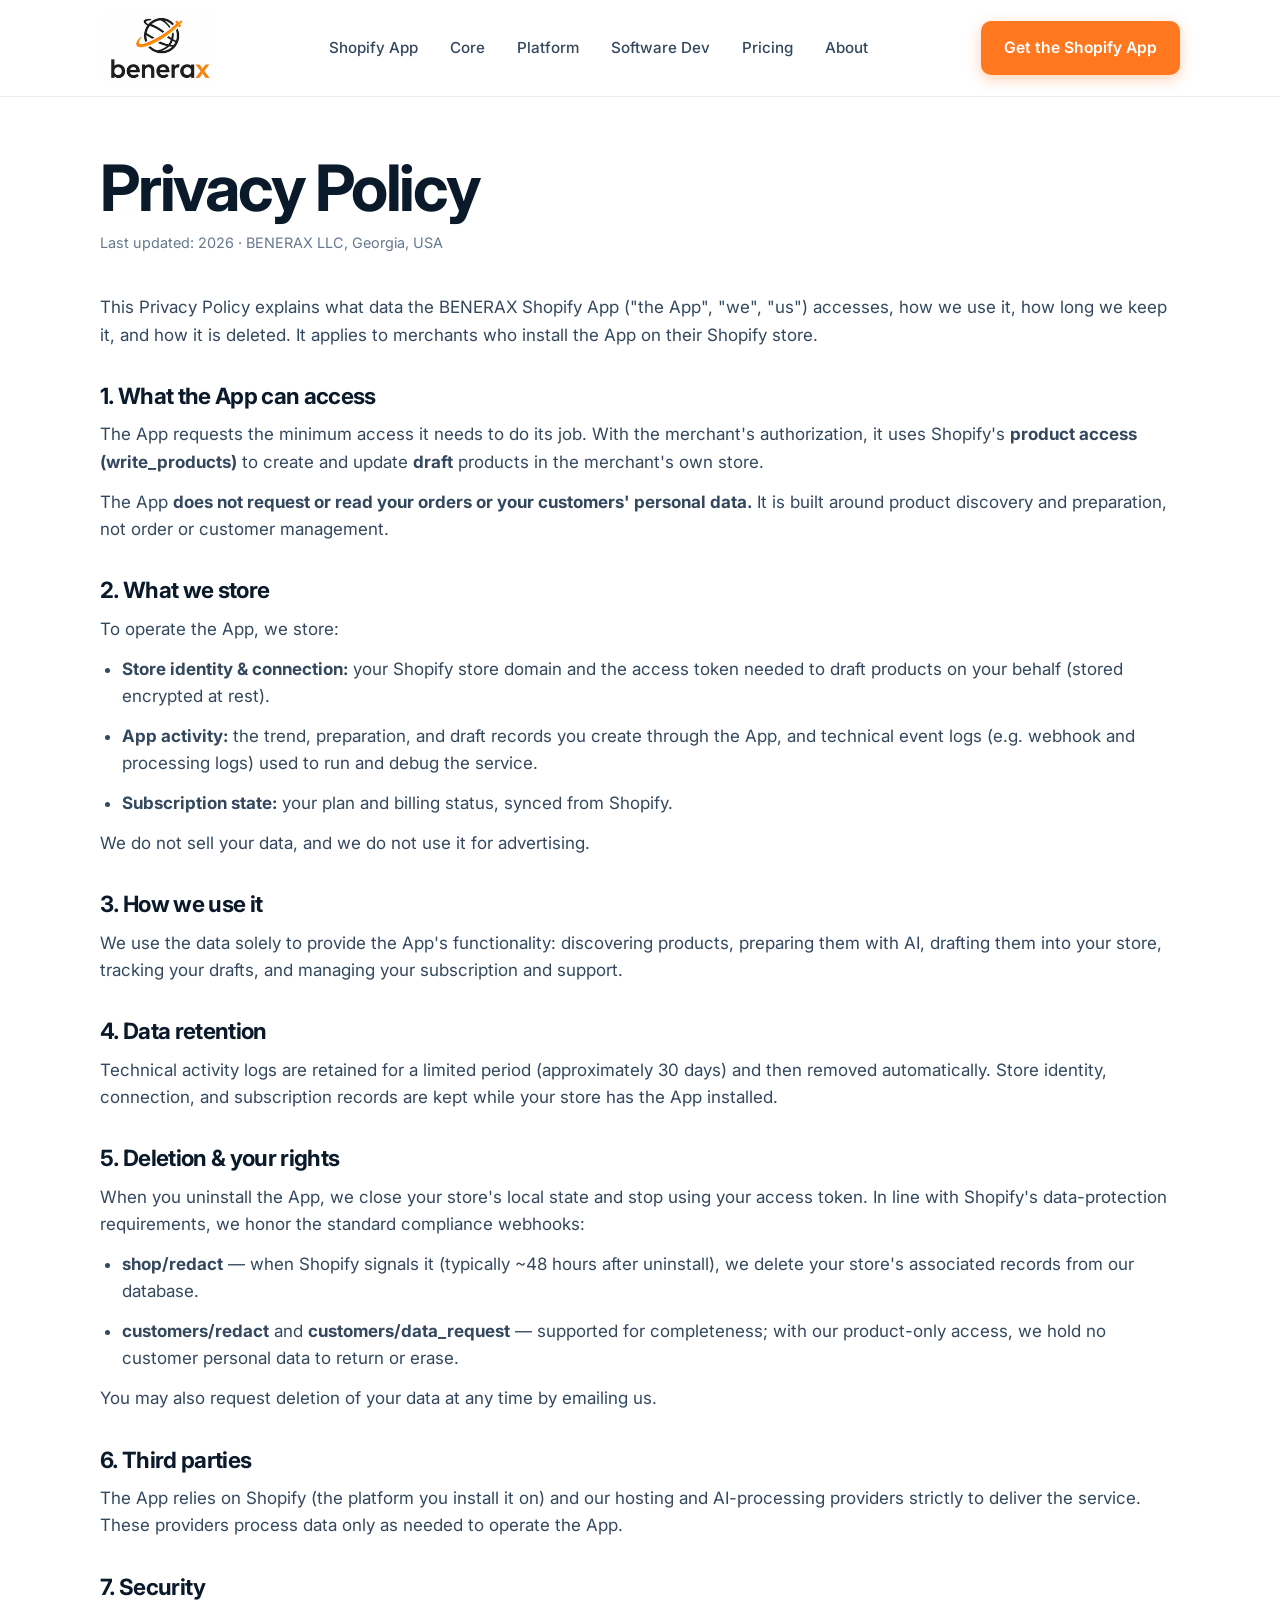
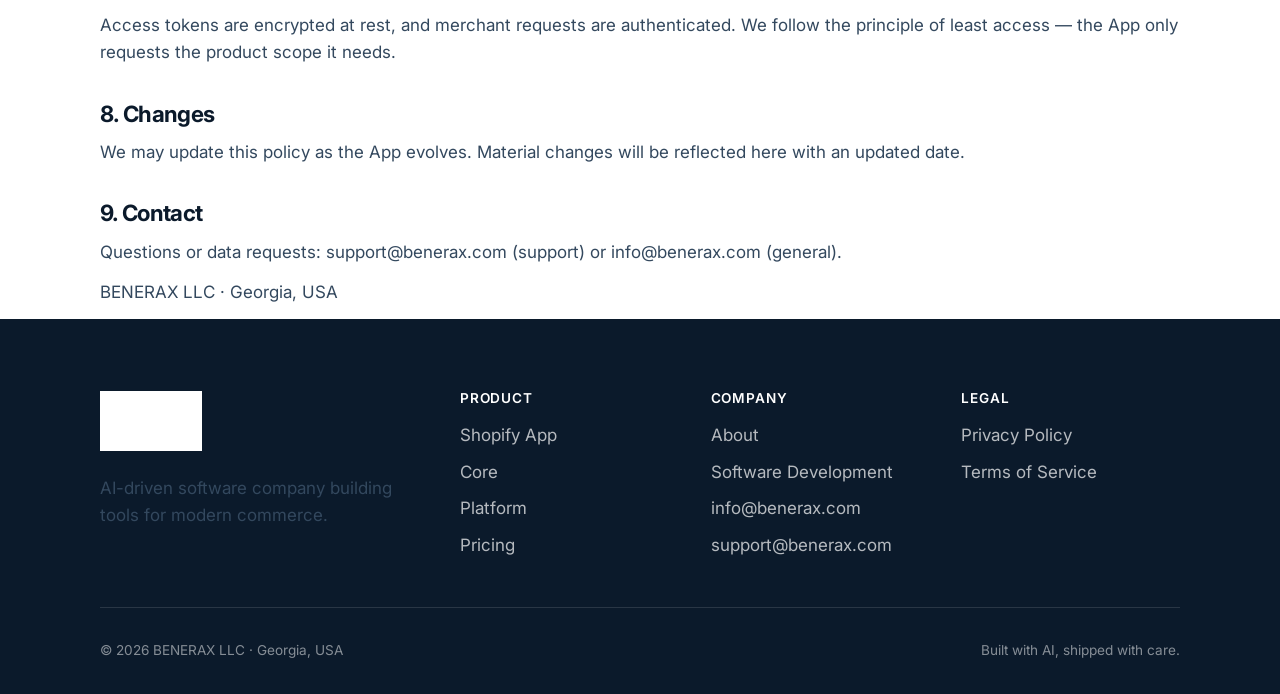
==== pages/privacy.html @ 5dc5d122 "BENERAX corporate website — initial (home + 7 pages, Cloudflare-ready)" ====
<!DOCTYPE html>
<html lang="en">
<head>
<meta charset="UTF-8" />
<meta name="viewport" content="width=device-width, initial-scale=1.0" />
<title>Privacy Policy — BENERAX</title>
<meta name="description" content="BENERAX privacy policy: what data the BENERAX Shopify App accesses, how it is used, retained, and deleted." />
<link rel="preconnect" href="https://fonts.googleapis.com" />
<link rel="preconnect" href="https://fonts.gstatic.com" crossorigin />
<link href="https://fonts.googleapis.com/css2?family=Inter:opsz,wght@14..32,300;14..32,400;14..32,500;14..32,600;14..32,700&display=swap" rel="stylesheet" />
<link rel="stylesheet" href="/assets/styles.css" />
</head>
<body>
<header class="nav">
  <div class="wrap nav-inner">
    <a class="brand" href="/"><img src="/assets/logo.png" alt="BENERAX" /></a>
    <nav class="nav-links" id="navLinks">
      <a href="/pages/shopify-app.html">Shopify App</a>
      <a href="/pages/core.html">Core</a>
      <a href="/pages/platform.html">Platform</a>
      <a href="/pages/software-development.html">Software Dev</a>
      <a href="/#pricing">Pricing</a>
      <a href="/pages/about.html">About</a>
    </nav>
    <div class="nav-cta"><a class="btn btn-primary" href="/pages/shopify-app.html">Get the Shopify App</a></div>
    <button class="nav-toggle" aria-label="Menu" aria-expanded="false">☰</button>
  </div>
</header>

<main class="wrap legal">
  <h1>Privacy Policy</h1>
  <p class="updated">Last updated: 2026 · BENERAX LLC, Georgia, USA</p>

  <p>This Privacy Policy explains what data the BENERAX Shopify App ("the App", "we", "us") accesses, how we use it, how long we keep it, and how it is deleted. It applies to merchants who install the App on their Shopify store.</p>

  <h2>1. What the App can access</h2>
  <p>The App requests the minimum access it needs to do its job. With the merchant's authorization, it uses Shopify's <strong>product access (write_products)</strong> to create and update <strong>draft</strong> products in the merchant's own store.</p>
  <p>The App <strong>does not request or read your orders or your customers' personal data.</strong> It is built around product discovery and preparation, not order or customer management.</p>

  <h2>2. What we store</h2>
  <p>To operate the App, we store:</p>
  <ul>
    <li><strong>Store identity &amp; connection:</strong> your Shopify store domain and the access token needed to draft products on your behalf (stored encrypted at rest).</li>
    <li><strong>App activity:</strong> the trend, preparation, and draft records you create through the App, and technical event logs (e.g. webhook and processing logs) used to run and debug the service.</li>
    <li><strong>Subscription state:</strong> your plan and billing status, synced from Shopify.</li>
  </ul>
  <p>We do not sell your data, and we do not use it for advertising.</p>

  <h2>3. How we use it</h2>
  <p>We use the data solely to provide the App's functionality: discovering products, preparing them with AI, drafting them into your store, tracking your drafts, and managing your subscription and support.</p>

  <h2>4. Data retention</h2>
  <p>Technical activity logs are retained for a limited period (approximately 30 days) and then removed automatically. Store identity, connection, and subscription records are kept while your store has the App installed.</p>

  <h2>5. Deletion &amp; your rights</h2>
  <p>When you uninstall the App, we close your store's local state and stop using your access token. In line with Shopify's data-protection requirements, we honor the standard compliance webhooks:</p>
  <ul>
    <li><strong>shop/redact</strong> — when Shopify signals it (typically ~48 hours after uninstall), we delete your store's associated records from our database.</li>
    <li><strong>customers/redact</strong> and <strong>customers/data_request</strong> — supported for completeness; with our product-only access, we hold no customer personal data to return or erase.</li>
  </ul>
  <p>You may also request deletion of your data at any time by emailing us.</p>

  <h2>6. Third parties</h2>
  <p>The App relies on Shopify (the platform you install it on) and our hosting and AI-processing providers strictly to deliver the service. These providers process data only as needed to operate the App.</p>

  <h2>7. Security</h2>
  <p>Access tokens are encrypted at rest, and merchant requests are authenticated. We follow the principle of least access — the App only requests the product scope it needs.</p>

  <h2>8. Changes</h2>
  <p>We may update this policy as the App evolves. Material changes will be reflected here with an updated date.</p>

  <h2>9. Contact</h2>
  <p>Questions or data requests: <a href="mailto:support@benerax.com">support@benerax.com</a> (support) or <a href="mailto:info@benerax.com">info@benerax.com</a> (general).</p>
  <p>BENERAX LLC · Georgia, USA</p>
</main>

<footer class="footer">
  <div class="wrap">
    <div class="footer-grid">
      <div class="footer-brand"><img src="/assets/logo.png" alt="BENERAX" /><p style="max-width:32ch">AI-driven software company building tools for modern commerce.</p></div>
      <div><h4>Product</h4><ul><li><a href="/pages/shopify-app.html">Shopify App</a></li><li><a href="/pages/core.html">Core</a></li><li><a href="/pages/platform.html">Platform</a></li><li><a href="/#pricing">Pricing</a></li></ul></div>
      <div><h4>Company</h4><ul><li><a href="/pages/about.html">About</a></li><li><a href="/pages/software-development.html">Software Development</a></li><li><a href="mailto:info@benerax.com">info@benerax.com</a></li><li><a href="mailto:support@benerax.com">support@benerax.com</a></li></ul></div>
      <div><h4>Legal</h4><ul><li><a href="/pages/privacy.html">Privacy Policy</a></li><li><a href="/pages/terms.html">Terms of Service</a></li></ul></div>
    </div>
    <div class="footer-bottom"><span>© <span data-year>2026</span> BENERAX LLC · Georgia, USA</span><span>Built with AI, shipped with care.</span></div>
  </div>
</footer>
<script src="/assets/site.js"></script>
</body>
</html>
---- assets/styles.css ----
/* ============================================================================
   BENERAX — corporate site design system
   Light theme · navy ink · orange accent (logo-aligned) · Inter · premium craft.
   No frameworks. Hand-built. Aligned with messaging spine v1.
   ========================================================================== */

:root {
  /* Brand — from the BENERAX logo (orange accent, near-black ink). */
  --orange:      #FF7820;
  --orange-deep: #E2620E;
  --orange-soft: #FFF1E6;

  /* Ink / navy scale (text + structure). */
  --ink:    #0B1A2B;   /* headings */
  --ink-2:  #33485E;   /* body */
  --ink-3:  #65788C;   /* muted */
  --line:   #E7ECF1;   /* hairlines */

  /* Surfaces. */
  --bg:      #FFFFFF;
  --bg-soft: #F7F9FB;  /* alternating sections */
  --bg-navy: #0B1A2B;  /* rare dark band (footer / CTA) */

  /* Type. */
  --sans: 'Inter', -apple-system, BlinkMacSystemFont, 'Segoe UI', sans-serif;

  /* Rhythm. */
  --maxw: 1160px;
  --pad: clamp(20px, 5vw, 40px);
  --radius: 14px;
  --shadow-sm: 0 1px 2px rgba(11,26,43,.06), 0 1px 3px rgba(11,26,43,.08);
  --shadow-md: 0 8px 24px rgba(11,26,43,.08);
  --shadow-lg: 0 24px 60px rgba(11,26,43,.12);
  --ease: cubic-bezier(.2,.7,.2,1);
}

* { box-sizing: border-box; margin: 0; padding: 0; }
html { scroll-behavior: smooth; -webkit-text-size-adjust: 100%; }

body {
  font-family: var(--sans);
  color: var(--ink-2);
  background: var(--bg);
  line-height: 1.6;
  font-size: 17px;
  -webkit-font-smoothing: antialiased;
  text-rendering: optimizeLegibility;
}

/* ---- Typography (weight-driven hierarchy, generous line-height) ---- */
h1, h2, h3, h4 { color: var(--ink); line-height: 1.1; letter-spacing: -0.02em; font-weight: 700; }
h1 { font-size: clamp(2.4rem, 5.5vw, 4rem); letter-spacing: -0.035em; }
h2 { font-size: clamp(1.9rem, 4vw, 2.8rem); letter-spacing: -0.03em; }
h3 { font-size: clamp(1.2rem, 2.2vw, 1.5rem); }
p  { color: var(--ink-2); }
a  { color: inherit; text-decoration: none; }

.lead { font-size: clamp(1.05rem, 2vw, 1.3rem); color: var(--ink-3); line-height: 1.6; }
.eyebrow {
  font-size: .78rem; font-weight: 600; letter-spacing: .12em; text-transform: uppercase;
  color: var(--orange-deep);
}
.accent { color: var(--orange); }

/* ---- Layout ---- */
.wrap { max-width: var(--maxw); margin: 0 auto; padding-left: var(--pad); padding-right: var(--pad); }
section { padding: clamp(64px, 9vw, 120px) 0; }
.section-soft { background: var(--bg-soft); }
.center { text-align: center; }
.measure { max-width: 640px; }
.measure.center { margin-left: auto; margin-right: auto; }

/* ---- Buttons ---- */
.btn {
  display: inline-flex; align-items: center; gap: .5em;
  font-weight: 600; font-size: .98rem; border-radius: 10px;
  padding: .85em 1.4em; cursor: pointer; border: 1px solid transparent;
  transition: transform .15s var(--ease), box-shadow .2s var(--ease), background .2s var(--ease);
}
.btn:hover { transform: translateY(-1px); }
.btn-primary { background: var(--orange); color: #fff; box-shadow: 0 4px 14px rgba(255,120,32,.35); }
.btn-primary:hover { background: var(--orange-deep); box-shadow: 0 6px 20px rgba(255,120,32,.45); }
.btn-ghost { background: transparent; color: var(--ink); border-color: var(--line); }
.btn-ghost:hover { border-color: var(--ink-3); background: var(--bg-soft); }
.btn-lg { padding: 1em 1.7em; font-size: 1.05rem; }

/* ---- Header / nav ---- */
.nav {
  position: sticky; top: 0; z-index: 50;
  background: rgba(255,255,255,.8); backdrop-filter: saturate(180%) blur(12px);
  border-bottom: 1px solid var(--line);
}
.nav-inner { display: flex; align-items: center; justify-content: space-between; height: 96px; }
.brand { display: flex; align-items: center; gap: .55em; font-weight: 800; color: var(--ink); font-size: 1.15rem; letter-spacing: -.02em; }
.brand img { height: 68px; width: auto; display: block; }
.nav-links { display: flex; align-items: center; gap: 2rem; }
.nav-links a { color: var(--ink-2); font-weight: 500; font-size: .95rem; transition: color .15s; }
.nav-links a:hover { color: var(--orange-deep); }
.nav-cta { display: flex; align-items: center; gap: .8rem; }
.nav-toggle { display: none; background: none; border: 0; cursor: pointer; font-size: 1.5rem; color: var(--ink); }

/* ---- Hero ---- */
.hero { padding-top: clamp(56px, 8vw, 96px); position: relative; overflow: hidden; }
.hero::before {
  content: ""; position: absolute; inset: 0; z-index: -1;
  background:
    radial-gradient(60% 50% at 75% 0%, rgba(255,120,32,.10), transparent 70%),
    radial-gradient(50% 40% at 10% 10%, rgba(11,26,43,.04), transparent 70%);
}
.hero h1 { max-width: 14ch; }
.hero .lead { max-width: 52ch; margin-top: 1.2rem; }
.hero-actions { display: flex; gap: .9rem; margin-top: 2rem; flex-wrap: wrap; }
.hero-note { margin-top: 1.1rem; font-size: .9rem; color: var(--ink-3); }

/* ---- Product mockup (CSS placeholder — swap with real screenshots) ---- */
.mock {
  margin-top: clamp(40px, 6vw, 72px);
  border: 1px solid var(--line); border-radius: var(--radius);
  background: #fff; box-shadow: var(--shadow-lg); overflow: hidden;
}
.mock-bar { display: flex; align-items: center; gap: .4rem; padding: .7rem 1rem; border-bottom: 1px solid var(--line); background: var(--bg-soft); }
.mock-dot { width: 11px; height: 11px; border-radius: 50%; background: #D8DEE6; }
.mock-body { padding: clamp(20px, 4vw, 40px); min-height: 280px; display: grid; gap: 14px; }
.mock-row { height: 14px; border-radius: 6px; background: linear-gradient(90deg, var(--bg-soft), #EEF2F6); }
.mock-row.s { width: 40%; } .mock-row.m { width: 70%; } .mock-row.l { width: 90%; }
.mock-pill { display: inline-block; padding: .3em .8em; border-radius: 999px; background: var(--orange-soft); color: var(--orange-deep); font-weight: 600; font-size: .8rem; width: fit-content; }
.mock-cards { display: grid; grid-template-columns: repeat(3,1fr); gap: 12px; margin-top: 6px; }
.mock-card { border: 1px solid var(--line); border-radius: 10px; padding: 14px; display: grid; gap: 8px; }
.mock-thumb { height: 60px; border-radius: 8px; background: linear-gradient(135deg, #EEF2F6, #E2E8EF); }

/* ---- Grid sections ---- */
.grid { display: grid; gap: clamp(20px, 3vw, 28px); }
.grid-3 { grid-template-columns: repeat(3, 1fr); }
.grid-2 { grid-template-columns: repeat(2, 1fr); }
.card {
  background: #fff; border: 1px solid var(--line); border-radius: var(--radius);
  padding: clamp(22px, 3vw, 32px); box-shadow: var(--shadow-sm);
  transition: transform .2s var(--ease), box-shadow .2s var(--ease), border-color .2s;
}
.card:hover { transform: translateY(-3px); box-shadow: var(--shadow-md); border-color: #DCE3EA; }
.card h3 { margin-bottom: .5rem; }
.card .num { font-size: .8rem; font-weight: 700; color: var(--orange); letter-spacing: .1em; }
.card-icon {
  width: 44px; height: 44px; border-radius: 11px; display: grid; place-items: center;
  background: var(--orange-soft); color: var(--orange-deep); margin-bottom: 1rem; font-size: 1.3rem;
}

.section-head { margin-bottom: clamp(36px, 5vw, 56px); }
.section-head h2 { margin-top: .6rem; }
.section-head p { margin-top: .8rem; }

/* ---- Steps ---- */
.steps { counter-reset: step; }
.step { display: flex; gap: 1.2rem; align-items: flex-start; }
.step::before {
  counter-increment: step; content: counter(step);
  flex: 0 0 auto; width: 38px; height: 38px; border-radius: 50%;
  background: var(--ink); color: #fff; display: grid; place-items: center; font-weight: 700;
}

/* ---- Pricing ---- */
.price-grid { display: grid; grid-template-columns: repeat(3, 1fr); gap: clamp(18px, 2.5vw, 26px); align-items: stretch; }
.price-card { text-align: left; position: relative; display: flex; flex-direction: column; }
.price-card.featured { border: 2px solid var(--orange); box-shadow: var(--shadow-md); }
.price-card.soon { opacity: .92; }
.price-tag { position: absolute; top: -12px; right: 18px; font-size: .72rem; font-weight: 700; letter-spacing: .06em; padding: .35em .8em; border-radius: 999px; }
.price-tag.live { background: var(--orange); color: #fff; }
.price-tag.coming { background: var(--ink); color: #fff; }
.price-name { font-weight: 700; color: var(--ink); font-size: 1.1rem; }
.price-amt { font-size: 2.6rem; font-weight: 800; color: var(--ink); letter-spacing: -.03em; margin: .4rem 0 .2rem; }
.price-amt small { font-size: .95rem; font-weight: 500; color: var(--ink-3); }
.price-sub { font-size: .9rem; color: var(--ink-3); min-height: 1.3em; }
.price-list { list-style: none; text-align: left; margin: 1.4rem 0; display: grid; gap: .65rem; flex: 1; }
.price-list li { padding-left: 1.7rem; position: relative; color: var(--ink-2); font-size: .95rem; }
.price-list li::before { content: "✓"; position: absolute; left: 0; color: var(--orange); font-weight: 700; }
.price-card.soon .price-list li::before { color: var(--ink-3); }

/* ---- Badge / vision label ---- */
.badge { display: inline-block; padding: .3em .8em; border-radius: 999px; font-size: .75rem; font-weight: 600; letter-spacing: .04em; }
.badge-live { background: #E7F7EE; color: #1A7F46; }
.badge-soon { background: var(--bg-soft); color: var(--ink-3); border: 1px solid var(--line); }

/* ---- CTA band (navy) ---- */
.cta-band { background: var(--bg-navy); color: #fff; border-radius: var(--radius); padding: clamp(40px, 6vw, 72px); text-align: center; position: relative; overflow: hidden; }
.cta-band::before { content: ""; position: absolute; inset: 0; background: radial-gradient(50% 80% at 80% 0%, rgba(255,120,32,.25), transparent 70%); }
.cta-band h2 { color: #fff; position: relative; }
.cta-band p { color: rgba(255,255,255,.7); position: relative; margin: 1rem auto 2rem; }
.cta-band .btn-ghost { color: #fff; border-color: rgba(255,255,255,.3); }
.cta-band .btn-ghost:hover { background: rgba(255,255,255,.1); }

/* ---- Footer ---- */
.footer { background: var(--bg-navy); color: rgba(255,255,255,.7); padding: clamp(48px,6vw,72px) 0 32px; }
.footer a { color: rgba(255,255,255,.7); transition: color .15s; }
.footer a:hover { color: #fff; }
.footer-grid { display: grid; grid-template-columns: 1.5fr 1fr 1fr 1fr; gap: 2rem; }
.footer-grid h4 { color: #fff; font-size: .85rem; letter-spacing: .06em; text-transform: uppercase; margin-bottom: 1rem; font-weight: 600; }
.footer-grid ul { list-style: none; display: grid; gap: .6rem; }
.footer-brand img { height: 60px; filter: brightness(0) invert(1); margin-bottom: 1rem; }
.footer-bottom { border-top: 1px solid rgba(255,255,255,.12); margin-top: 3rem; padding-top: 2rem; display: flex; justify-content: space-between; gap: 1rem; flex-wrap: wrap; font-size: .85rem; color: rgba(255,255,255,.5); }

/* ---- Reveal-on-scroll (subtle, purposeful motion) ---- */
.reveal { opacity: 0; transform: translateY(16px); transition: opacity .6s var(--ease), transform .6s var(--ease); }
.reveal.in { opacity: 1; transform: none; }
@media (prefers-reduced-motion: reduce) { .reveal { opacity: 1; transform: none; transition: none; } html { scroll-behavior: auto; } }

/* ---- Legal pages ---- */
.legal { padding-top: 56px; }
.legal h1 { margin-bottom: .5rem; }
.legal .updated { color: var(--ink-3); font-size: .9rem; margin-bottom: 2.5rem; }
.legal h2 { font-size: 1.4rem; margin: 2.2rem 0 .8rem; }
.legal p, .legal li { color: var(--ink-2); margin-bottom: .8rem; }
.legal ul { padding-left: 1.4rem; }

/* ---- Responsive ---- */
@media (max-width: 860px) {
  .grid-3, .grid-2, .mock-cards, .price-grid { grid-template-columns: 1fr; }
  .footer-grid { grid-template-columns: 1fr 1fr; }
  .nav-links { display: none; }
  .nav-toggle { display: block; }
  .nav-links.open {
    display: flex; flex-direction: column; position: absolute; top: 96px; left: 0; right: 0;
    background: #fff; border-bottom: 1px solid var(--line); padding: 1.2rem var(--pad); gap: 1rem;
  }
}
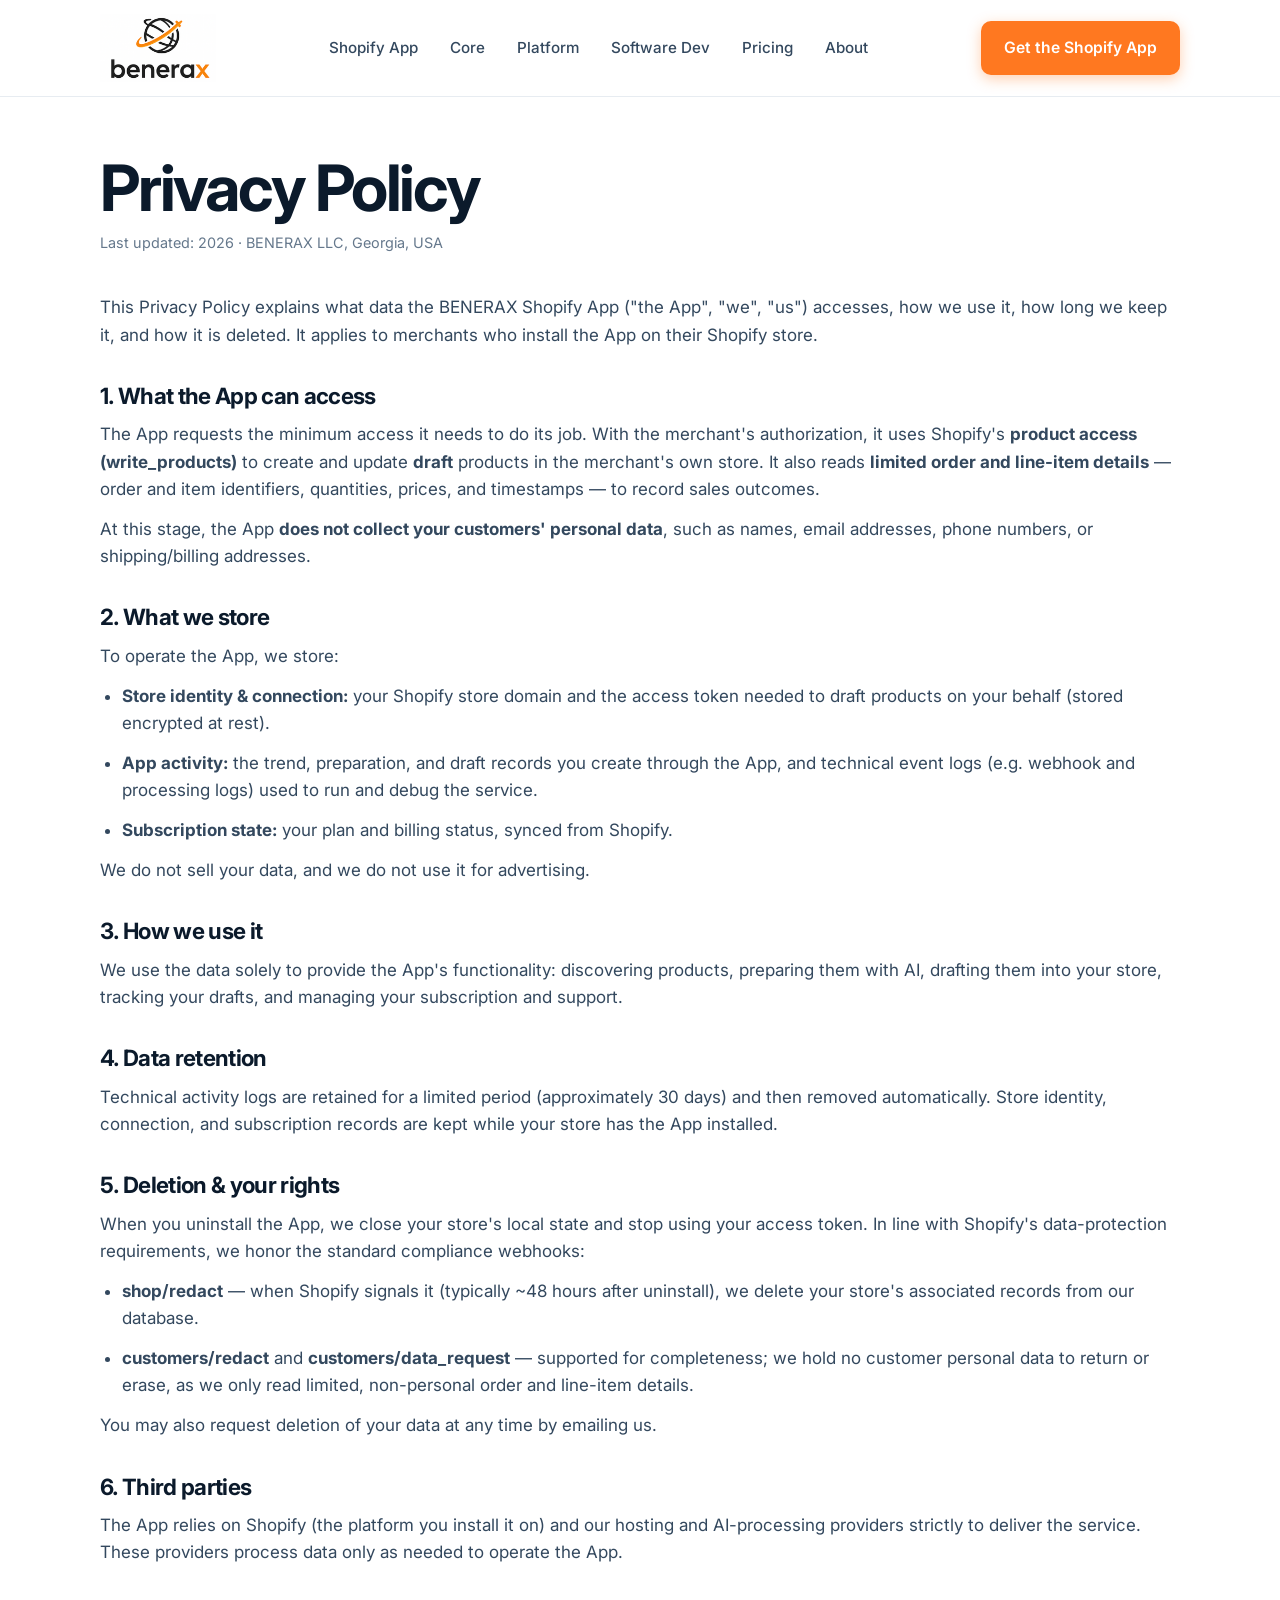
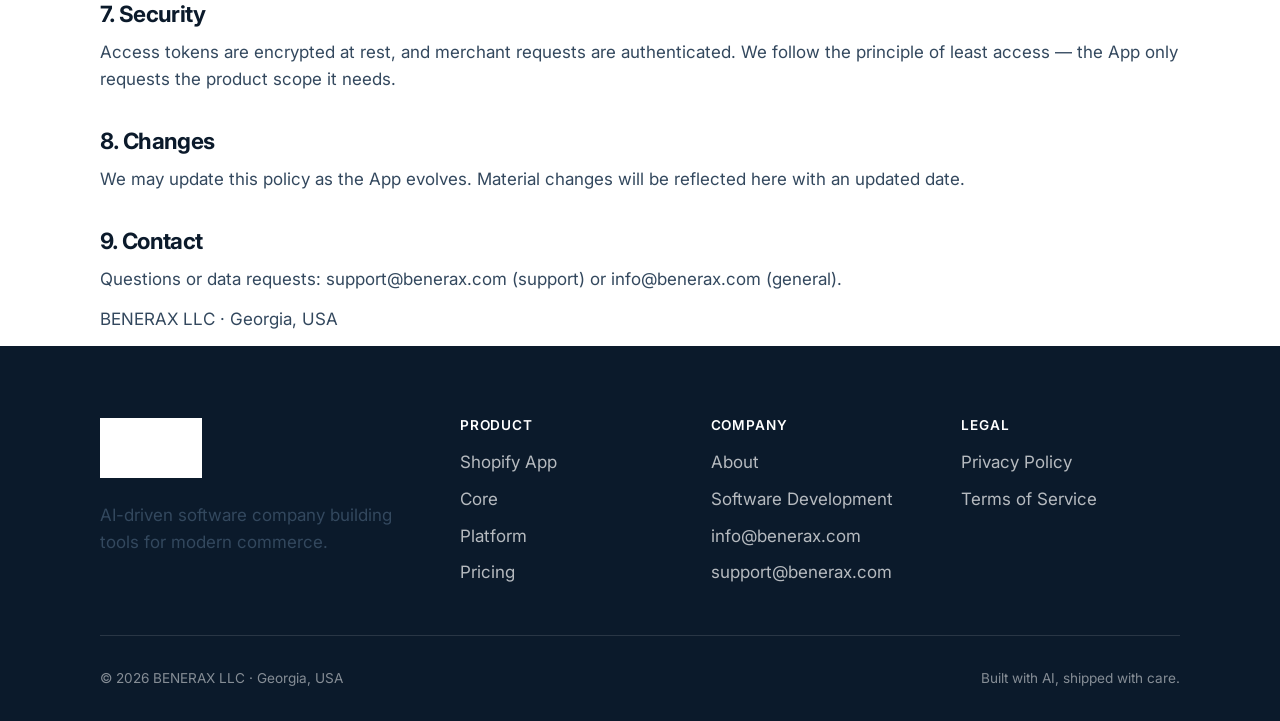
==== commit 2a802807: "fix(privacy): align orders data access claim with read_orders scope BENERAX_CORE's orders/create PR-" ====
--- a/pages/privacy.html
+++ b/pages/privacy.html
@@ -34,8 +34,8 @@
   <p>This Privacy Policy explains what data the BENERAX Shopify App ("the App", "we", "us") accesses, how we use it, how long we keep it, and how it is deleted. It applies to merchants who install the App on their Shopify store.</p>
 
   <h2>1. What the App can access</h2>
-  <p>The App requests the minimum access it needs to do its job. With the merchant's authorization, it uses Shopify's <strong>product access (write_products)</strong> to create and update <strong>draft</strong> products in the merchant's own store.</p>
-  <p>The App <strong>does not request or read your orders or your customers' personal data.</strong> It is built around product discovery and preparation, not order or customer management.</p>
+  <p>The App requests the minimum access it needs to do its job. With the merchant's authorization, it uses Shopify's <strong>product access (write_products)</strong> to create and update <strong>draft</strong> products in the merchant's own store. It also reads <strong>limited order and line-item details</strong> — order and item identifiers, quantities, prices, and timestamps — to record sales outcomes.</p>
+  <p>At this stage, the App <strong>does not collect your customers' personal data</strong>, such as names, email addresses, phone numbers, or shipping/billing addresses.</p>
 
   <h2>2. What we store</h2>
   <p>To operate the App, we store:</p>
@@ -56,7 +56,7 @@
   <p>When you uninstall the App, we close your store's local state and stop using your access token. In line with Shopify's data-protection requirements, we honor the standard compliance webhooks:</p>
   <ul>
     <li><strong>shop/redact</strong> — when Shopify signals it (typically ~48 hours after uninstall), we delete your store's associated records from our database.</li>
-    <li><strong>customers/redact</strong> and <strong>customers/data_request</strong> — supported for completeness; with our product-only access, we hold no customer personal data to return or erase.</li>
+    <li><strong>customers/redact</strong> and <strong>customers/data_request</strong> — supported for completeness; we hold no customer personal data to return or erase, as we only read limited, non-personal order and line-item details.</li>
   </ul>
   <p>You may also request deletion of your data at any time by emailing us.</p>
 
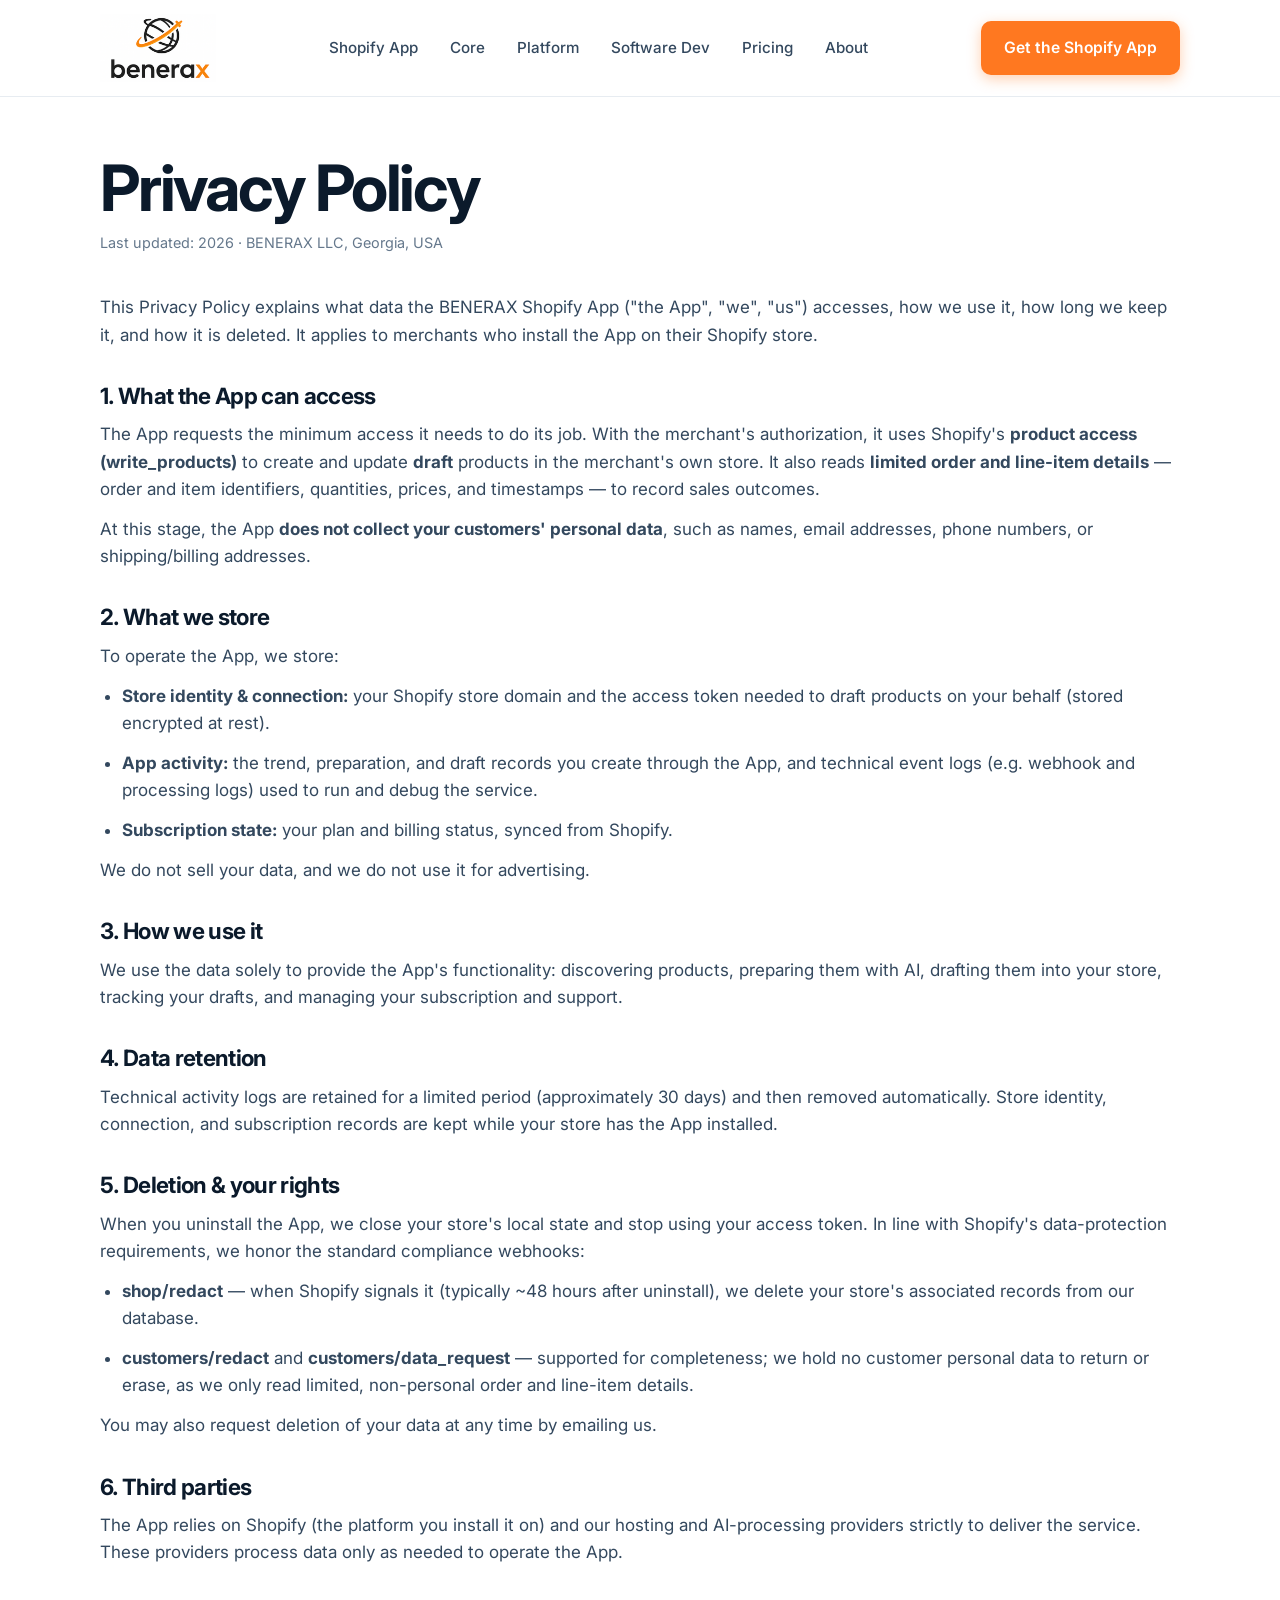
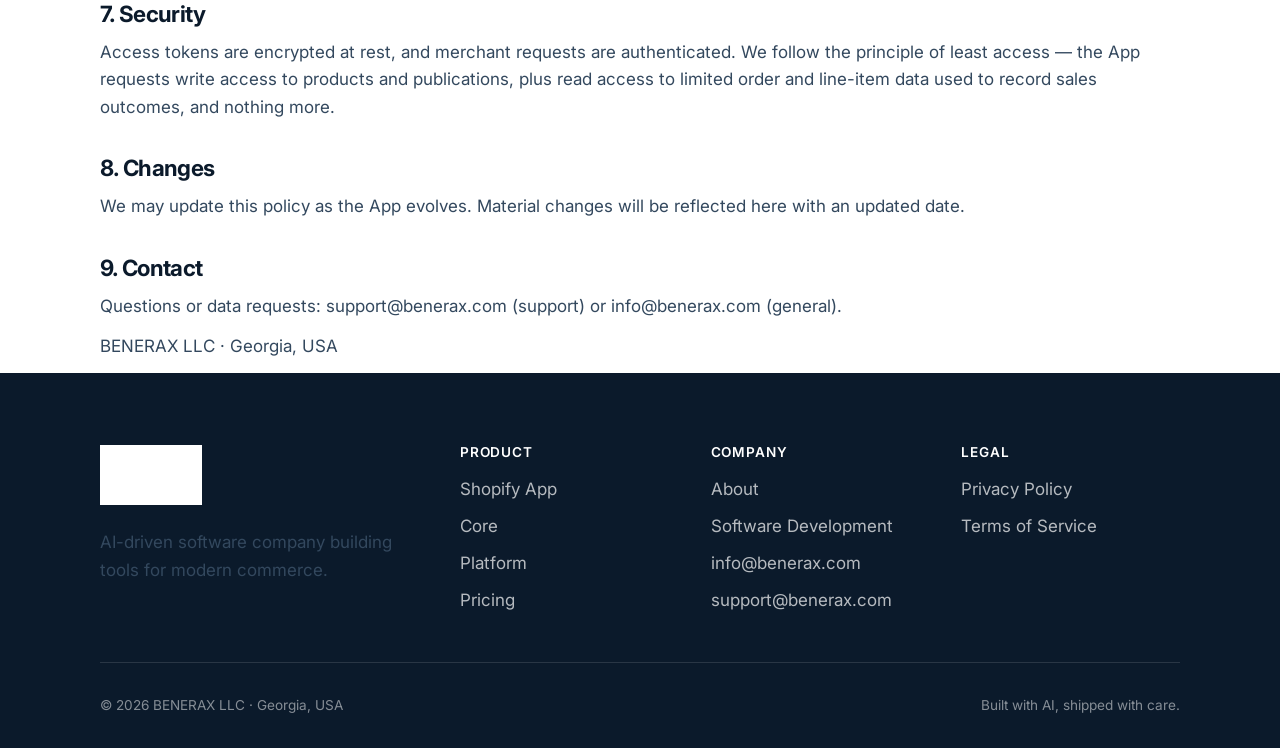
==== commit 49a54ad4: "docs: align every access claim with the real scope (6 claims, 3 pages) The app declares write_produc" ====
--- a/pages/privacy.html
+++ b/pages/privacy.html
@@ -64,7 +64,7 @@
   <p>The App relies on Shopify (the platform you install it on) and our hosting and AI-processing providers strictly to deliver the service. These providers process data only as needed to operate the App.</p>
 
   <h2>7. Security</h2>
-  <p>Access tokens are encrypted at rest, and merchant requests are authenticated. We follow the principle of least access — the App only requests the product scope it needs.</p>
+  <p>Access tokens are encrypted at rest, and merchant requests are authenticated. We follow the principle of least access — the App requests write access to products and publications, plus read access to limited order and line-item data used to record sales outcomes, and nothing more.</p>
 
   <h2>8. Changes</h2>
   <p>We may update this policy as the App evolves. Material changes will be reflected here with an updated date.</p>
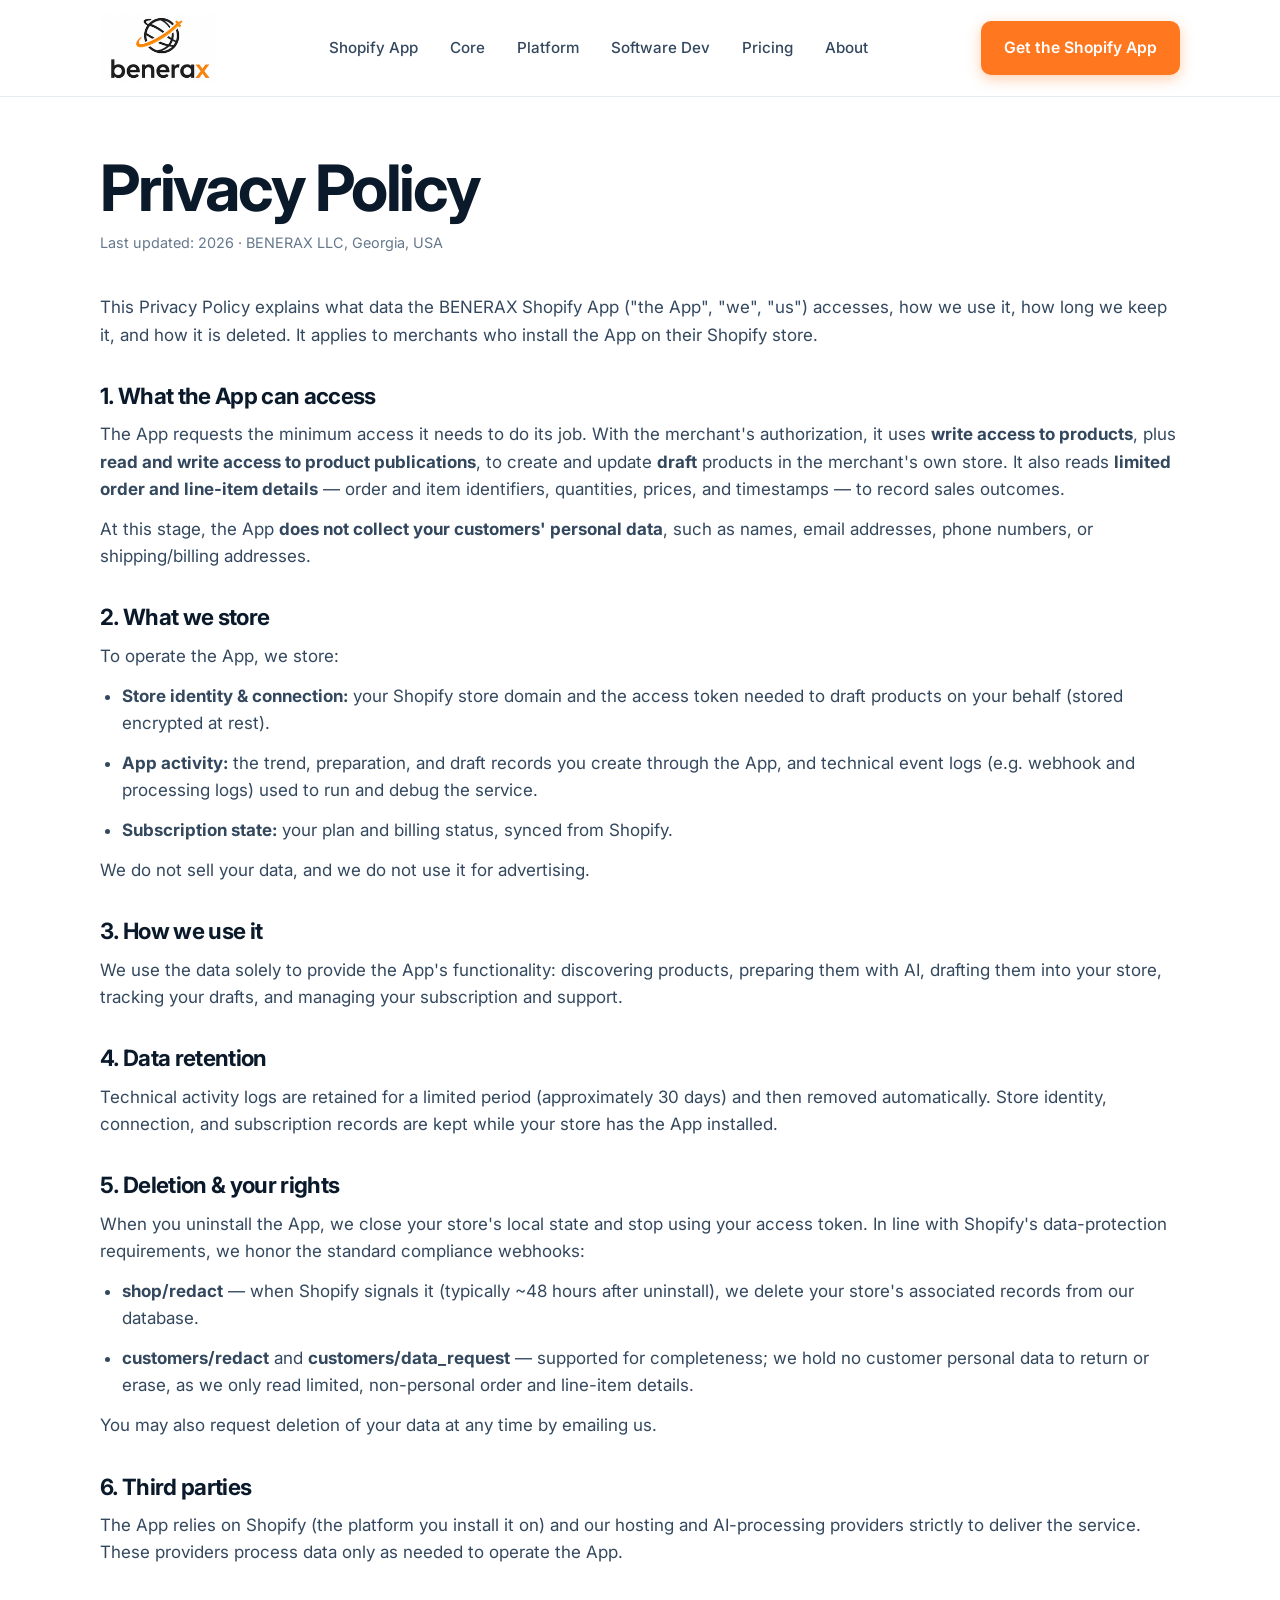
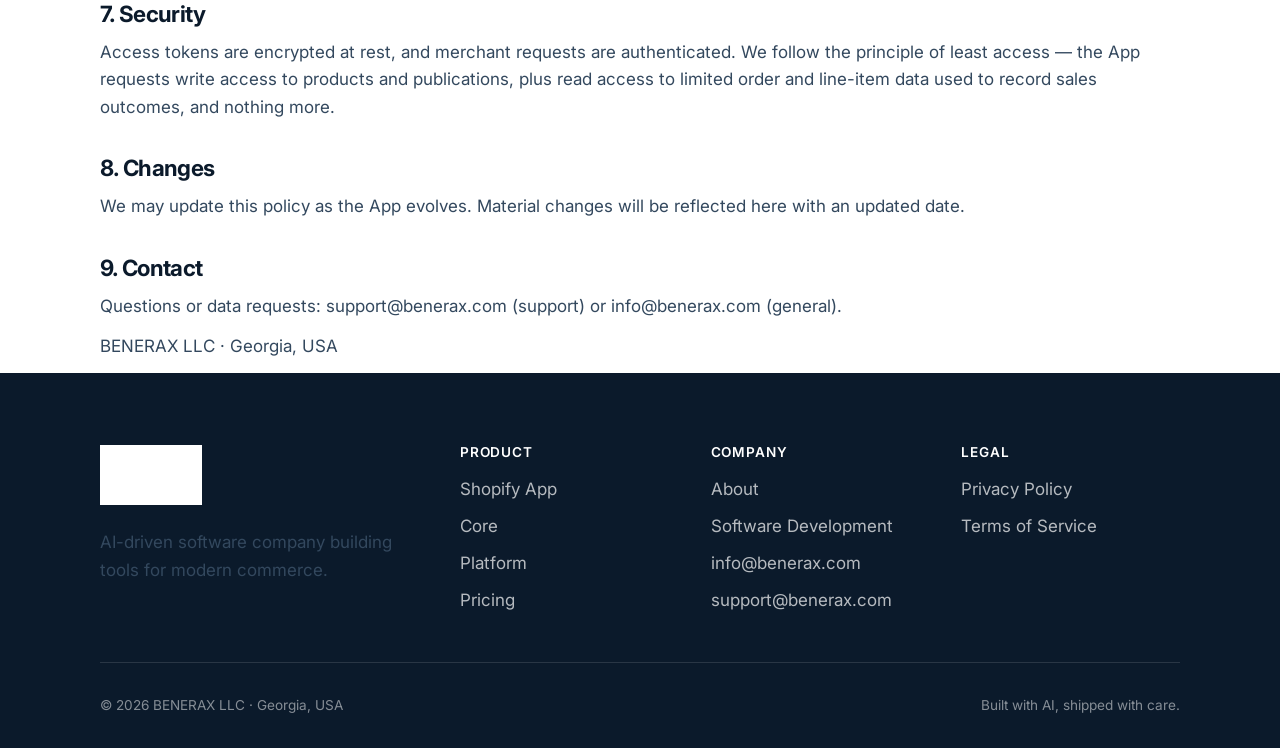
==== commit 5b797965: "docs(privacy): align section 1 with section 7 on the real scope Section 1 named write_products alone" ====
--- a/pages/privacy.html
+++ b/pages/privacy.html
@@ -34,7 +34,7 @@
   <p>This Privacy Policy explains what data the BENERAX Shopify App ("the App", "we", "us") accesses, how we use it, how long we keep it, and how it is deleted. It applies to merchants who install the App on their Shopify store.</p>
 
   <h2>1. What the App can access</h2>
-  <p>The App requests the minimum access it needs to do its job. With the merchant's authorization, it uses Shopify's <strong>product access (write_products)</strong> to create and update <strong>draft</strong> products in the merchant's own store. It also reads <strong>limited order and line-item details</strong> — order and item identifiers, quantities, prices, and timestamps — to record sales outcomes.</p>
+  <p>The App requests the minimum access it needs to do its job. With the merchant's authorization, it uses <strong>write access to products</strong>, plus <strong>read and write access to product publications</strong>, to create and update <strong>draft</strong> products in the merchant's own store. It also reads <strong>limited order and line-item details</strong> — order and item identifiers, quantities, prices, and timestamps — to record sales outcomes.</p>
   <p>At this stage, the App <strong>does not collect your customers' personal data</strong>, such as names, email addresses, phone numbers, or shipping/billing addresses.</p>
 
   <h2>2. What we store</h2>
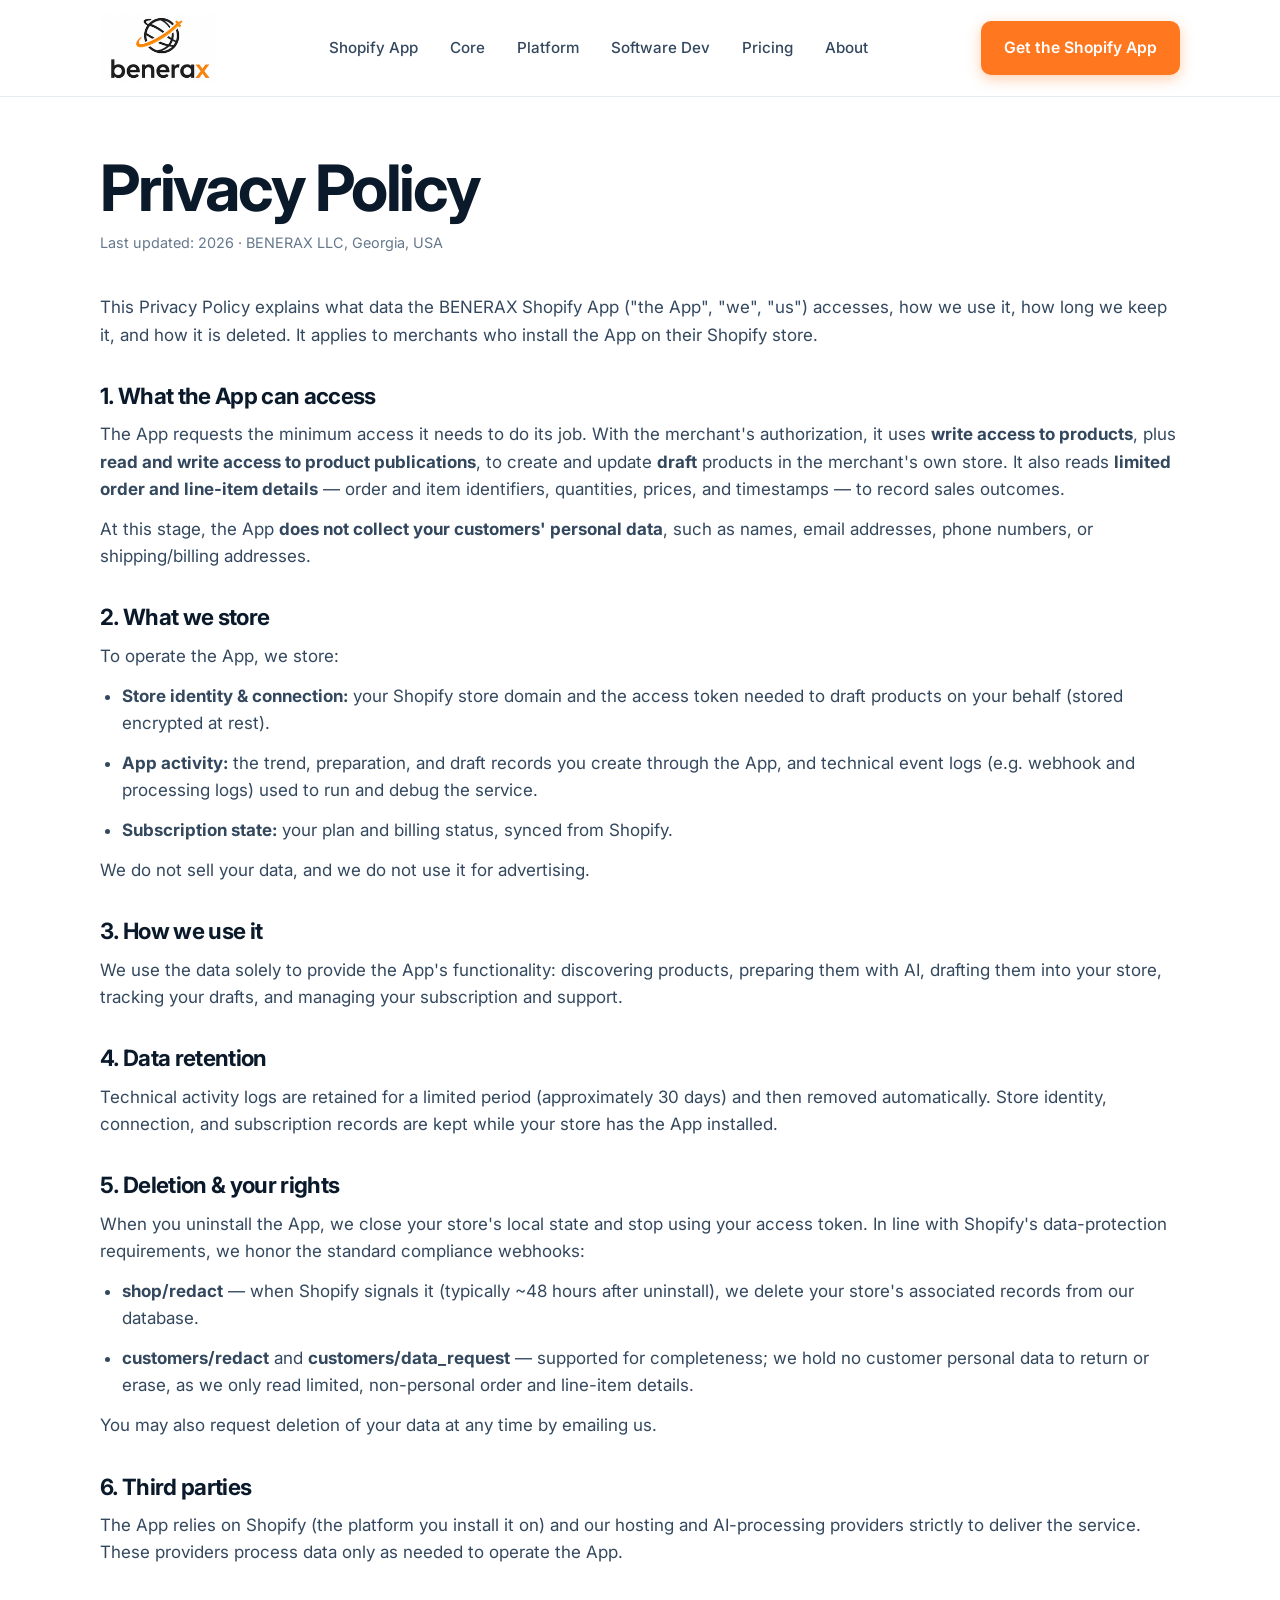
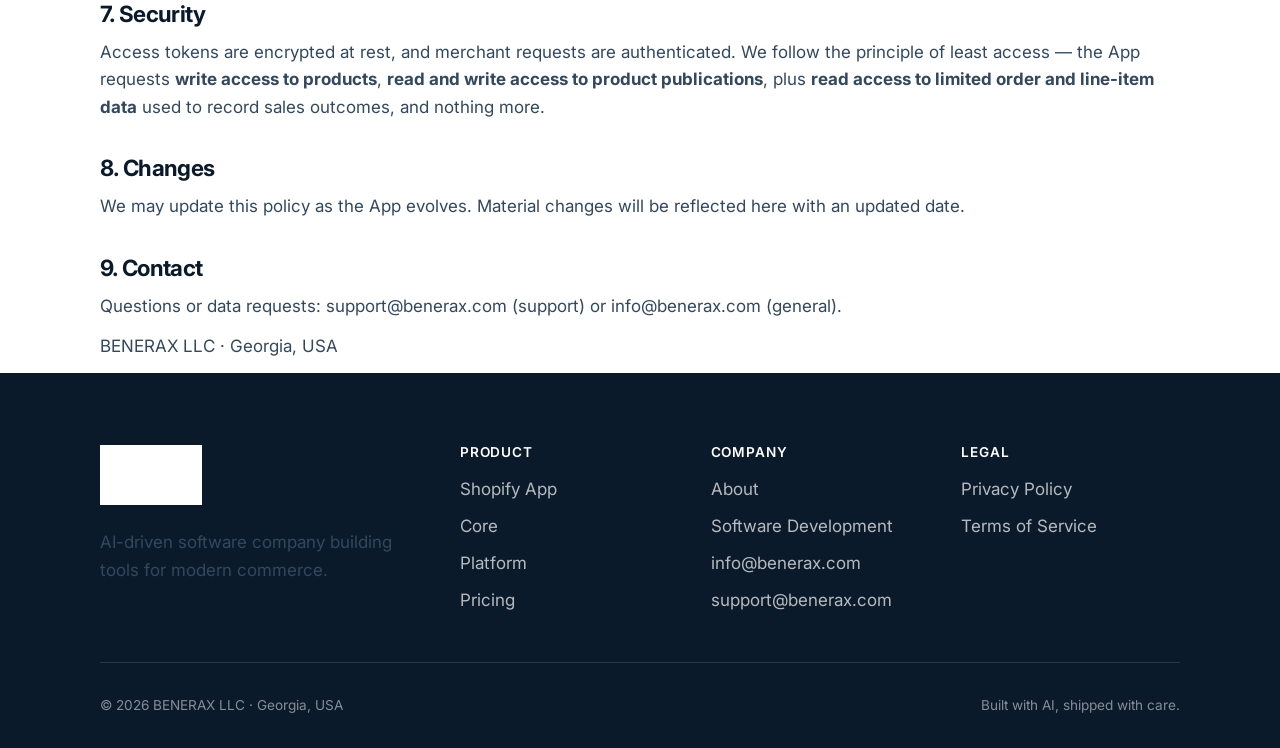
==== commit 16074549: "docs(privacy): §7 was still missing read_publications 5b79796 claimed §1 and §7 state the same scope" ====
--- a/pages/privacy.html
+++ b/pages/privacy.html
@@ -64,7 +64,7 @@
   <p>The App relies on Shopify (the platform you install it on) and our hosting and AI-processing providers strictly to deliver the service. These providers process data only as needed to operate the App.</p>
 
   <h2>7. Security</h2>
-  <p>Access tokens are encrypted at rest, and merchant requests are authenticated. We follow the principle of least access — the App requests write access to products and publications, plus read access to limited order and line-item data used to record sales outcomes, and nothing more.</p>
+  <p>Access tokens are encrypted at rest, and merchant requests are authenticated. We follow the principle of least access — the App requests <strong>write access to products</strong>, <strong>read and write access to product publications</strong>, plus <strong>read access to limited order and line-item data</strong> used to record sales outcomes, and nothing more.</p>
 
   <h2>8. Changes</h2>
   <p>We may update this policy as the App evolves. Material changes will be reflected here with an updated date.</p>
